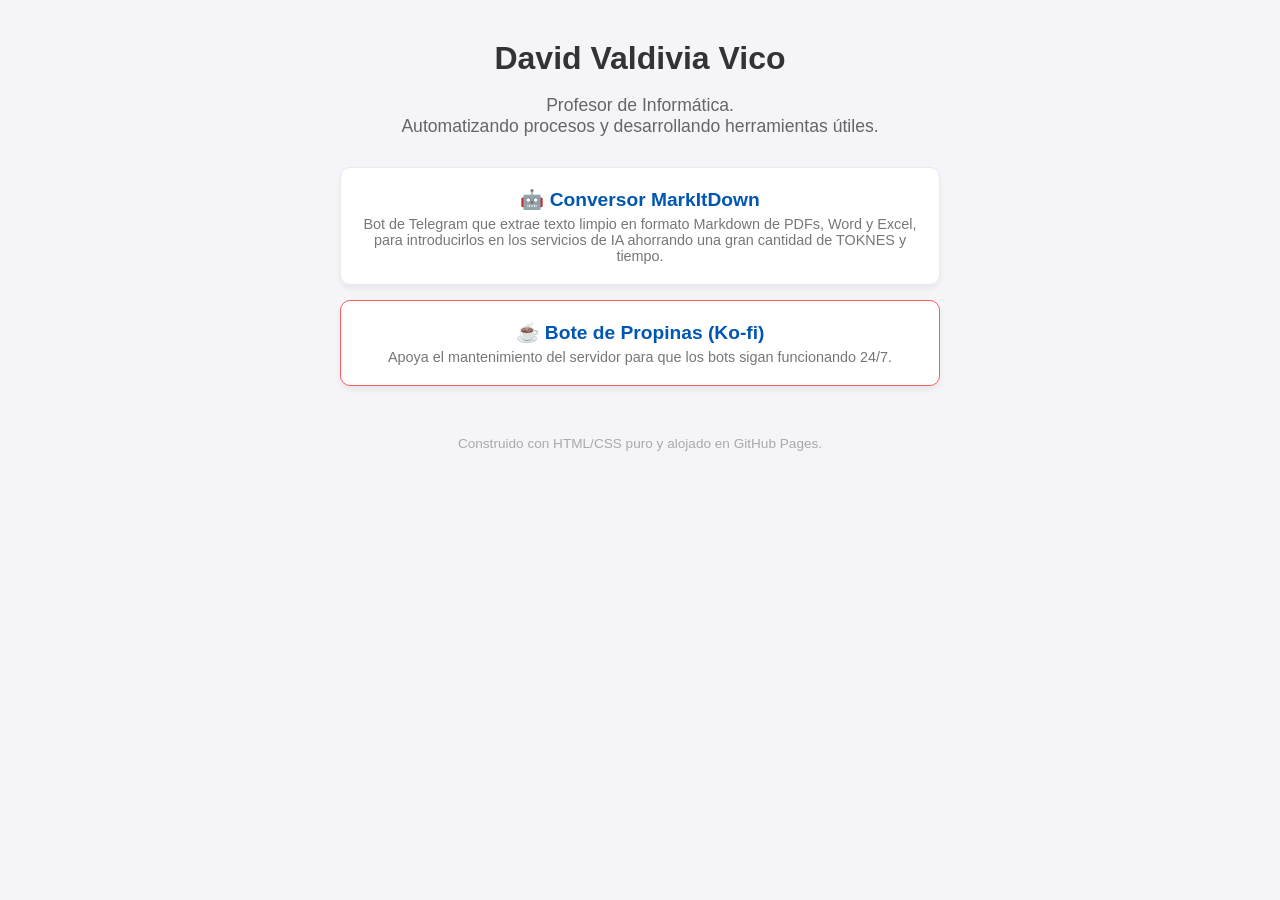
==== index.html @ 8dbe0373 "Agregar archivo index.html con contenido inicial y estilos para la página personal" ====
<!DOCTYPE html>
<html lang="es">
<head>
    <meta charset="UTF-8">
    <meta name="viewport" content="width=device-width, initial-scale=1.0">
    <title>David | Proyectos y Bots</title>
    <style>
        :root {
            --bg-color: #f4f4f9;
            --text-color: #333;
            --card-bg: #fff;
            --primary-color: #0056b3;
            --hover-color: #003d82;
        }
        body {
            font-family: 'Segoe UI', Tahoma, Geneva, Verdana, sans-serif;
            background-color: var(--bg-color);
            color: var(--text-color);
            display: flex;
            flex-direction: column;
            align-items: center;
            margin: 0;
            padding: 40px 20px;
        }
        .profile-container {
            text-align: center;
            max-width: 600px;
            width: 100%;
        }
        .profile-img {
            width: 120px;
            height: 120px;
            border-radius: 50%;
            object-fit: cover;
            border: 3px solid var(--primary-color);
            margin-bottom: 15px;
        }
        h1 {
            margin: 0 0 10px;
            font-size: 2em;
        }
        p.bio {
            font-size: 1.1em;
            color: #666;
            margin-bottom: 30px;
        }
        .links-grid {
            display: grid;
            gap: 15px;
        }
        .link-card {
            background-color: var(--card-bg);
            padding: 20px;
            border-radius: 10px;
            text-decoration: none;
            color: var(--text-color);
            box-shadow: 0 4px 6px rgba(0,0,0,0.05);
            transition: transform 0.2s, box-shadow 0.2s;
            display: flex;
            flex-direction: column;
            align-items: center;
            border: 1px solid #eaeaea;
        }
        .link-card:hover {
            transform: translateY(-3px);
            box-shadow: 0 6px 12px rgba(0,0,0,0.1);
            border-color: var(--primary-color);
        }
        .link-title {
            font-weight: bold;
            font-size: 1.2em;
            margin-bottom: 5px;
            color: var(--primary-color);
        }
        .link-desc {
            font-size: 0.9em;
            color: #777;
            text-align: center;
        }
        .footer {
            margin-top: 50px;
            font-size: 0.85em;
            color: #aaa;
        }
    </style>
</head>
<body>

    <div class="profile-container">
        <!-- <img src="https://github.com/Davavico22.png" alt="Foto de perfil" class="profile-img"> -->
        
        <h1>David Valdivia Vico</h1>
        <p class="bio">Profesor de Informática.<br>Automatizando procesos y desarrollando herramientas útiles.</p>

        <div class="links-grid">
            
            <a href="https://t.me/TuBotDeMarkdown" target="_blank" class="link-card">
                <span class="link-title">🤖 Conversor MarkItDown</span>
                <span class="link-desc">Bot de Telegram que extrae texto limpio en formato Markdown de PDFs, Word y Excel, para introducirlos en los servicios de IA ahorrando una gran cantidad de TOKNES y tiempo.</span>
            </a>

            <!-- <a href="URL_DE_TU_APP_EN_PLAYSTORE" target="_blank" class="link-card">
                <span class="link-title">📱 Biwenger Calculator</span>
                <span class="link-desc">Calculadora y optimizador para Fantasy con almacenamiento Isar.</span>
            </a>

            <a href="URL_DE_DEPORTISTAS_O_TORNEO" target="_blank" class="link-card">
                <span class="link-title">♟️ Torneo Intercentros & Proyectos Web</span>
                <span class="link-desc">Iniciativas educativas, torneos de ajedrez y desarrollos en WordPress.</span>
            </a> -->

            <a href="https://ko-fi.com/tu-usuario" target="_blank" class="link-card" style="border-color: #ff5e5b;">
                <span class="link-title">☕ Bote de Propinas (Ko-fi)</span>
                <span class="link-desc">Apoya el mantenimiento del servidor para que los bots sigan funcionando 24/7.</span>
            </a>

        </div>

        <div class="footer">
            <p>Construido con HTML/CSS puro y alojado en GitHub Pages.</p>
        </div>
    </div>

</body>
</html>
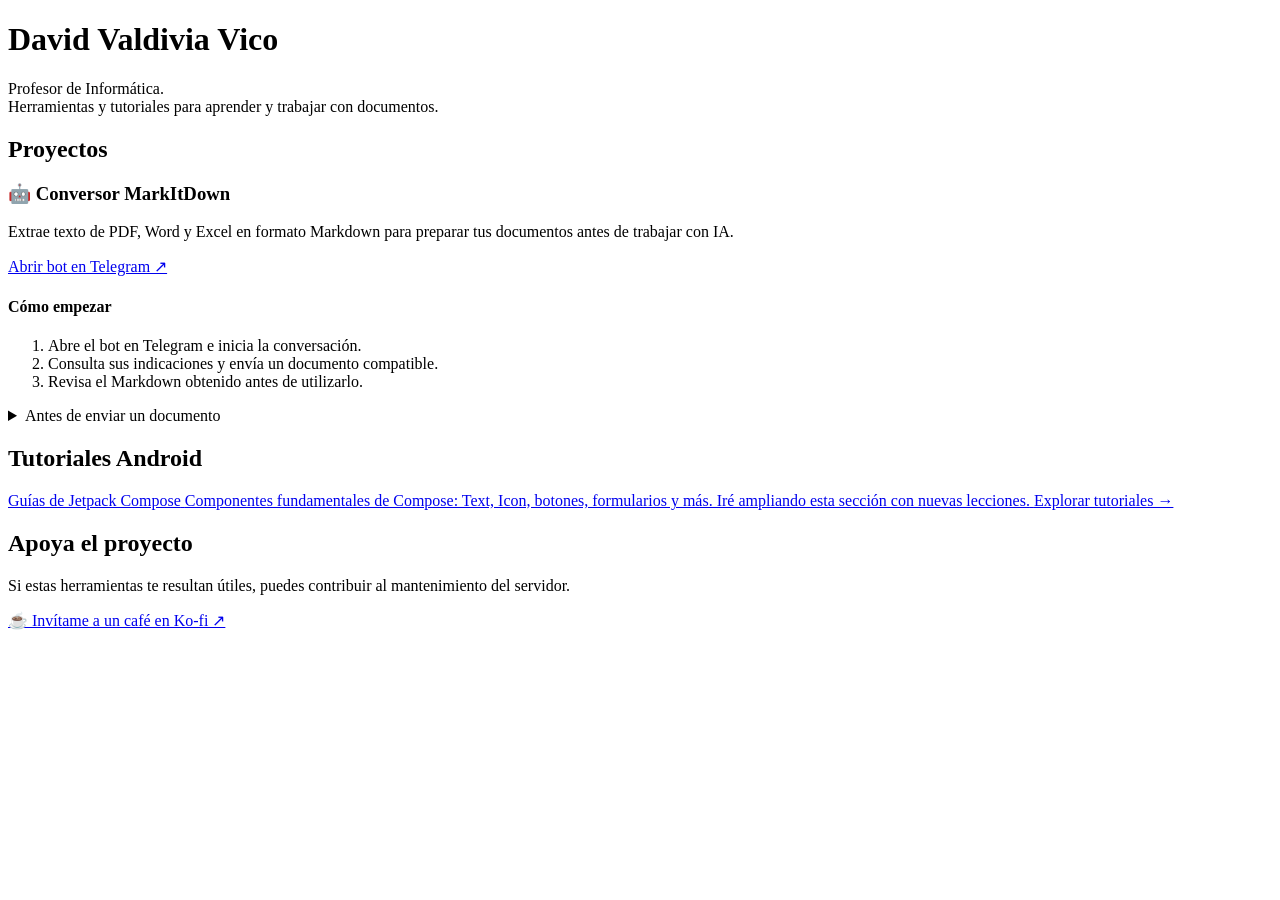
==== commit 5678b3e0: "feat: reorganizar la portada y las indicaciones del bot" ====
--- a/index.html
+++ b/index.html
@@ -4,122 +4,59 @@
     <meta charset="UTF-8">
     <meta name="viewport" content="width=device-width, initial-scale=1.0">
     <title>David | Proyectos y Bots</title>
-    <style>
-        :root {
-            --bg-color: #f4f4f9;
-            --text-color: #333;
-            --card-bg: #fff;
-            --primary-color: #0056b3;
-            --hover-color: #003d82;
-        }
-        body {
-            font-family: 'Segoe UI', Tahoma, Geneva, Verdana, sans-serif;
-            background-color: var(--bg-color);
-            color: var(--text-color);
-            display: flex;
-            flex-direction: column;
-            align-items: center;
-            margin: 0;
-            padding: 40px 20px;
-        }
-        .profile-container {
-            text-align: center;
-            max-width: 600px;
-            width: 100%;
-        }
-        .profile-img {
-            width: 120px;
-            height: 120px;
-            border-radius: 50%;
-            object-fit: cover;
-            border: 3px solid var(--primary-color);
-            margin-bottom: 15px;
-        }
-        h1 {
-            margin: 0 0 10px;
-            font-size: 2em;
-        }
-        p.bio {
-            font-size: 1.1em;
-            color: #666;
-            margin-bottom: 30px;
-        }
-        .links-grid {
-            display: grid;
-            gap: 15px;
-        }
-        .link-card {
-            background-color: var(--card-bg);
-            padding: 20px;
-            border-radius: 10px;
-            text-decoration: none;
-            color: var(--text-color);
-            box-shadow: 0 4px 6px rgba(0,0,0,0.05);
-            transition: transform 0.2s, box-shadow 0.2s;
-            display: flex;
-            flex-direction: column;
-            align-items: center;
-            border: 1px solid #eaeaea;
-        }
-        .link-card:hover {
-            transform: translateY(-3px);
-            box-shadow: 0 6px 12px rgba(0,0,0,0.1);
-            border-color: var(--primary-color);
-        }
-        .link-title {
-            font-weight: bold;
-            font-size: 1.2em;
-            margin-bottom: 5px;
-            color: var(--primary-color);
-        }
-        .link-desc {
-            font-size: 0.9em;
-            color: #777;
-            text-align: center;
-        }
-        .footer {
-            margin-top: 50px;
-            font-size: 0.85em;
-            color: #aaa;
-        }
-    </style>
+    <meta name="description" content="Herramientas de David Valdivia Vico: conversor de documentos a Markdown en Telegram y tutoriales de Android con Jetpack Compose.">
+    <meta property="og:title" content="David Valdivia Vico | Herramientas y tutoriales">
+    <meta property="og:description" content="Convierte documentos a Markdown y aprende a crear interfaces con Jetpack Compose.">
+    <meta property="og:type" content="website">
+    <link rel="icon" href="/favicon.svg" type="image/svg+xml">
+    <link rel="stylesheet" href="css/estilos.css">
 </head>
 <body>
 
-    <div class="profile-container">
+    <main class="profile-container" id="principal">
         <!-- <img src="https://github.com/Davavico22.png" alt="Foto de perfil" class="profile-img"> -->
-        
+
         <h1>David Valdivia Vico</h1>
-        <p class="bio">Profesor de Informática.<br>Automatizando procesos y desarrollando herramientas útiles.</p>
+        <p class="bio">Profesor de Informática.<br>Herramientas y tutoriales para aprender y trabajar con documentos.</p>
 
+        <h2 class="section-title">Proyectos</h2>
         <div class="links-grid">
-            
-            <a href="https://t.me/TuBotDeMarkdown" target="_blank" class="link-card">
-                <span class="link-title">🤖 Conversor MarkItDown</span>
-                <span class="link-desc">Bot de Telegram que extrae texto limpio en formato Markdown de PDFs, Word y Excel, para introducirlos en los servicios de IA ahorrando una gran cantidad de TOKNES y tiempo.</span>
-            </a>
 
-            <!-- <a href="URL_DE_TU_APP_EN_PLAYSTORE" target="_blank" class="link-card">
-                <span class="link-title">📱 Biwenger Calculator</span>
-                <span class="link-desc">Calculadora y optimizador para Fantasy con almacenamiento Isar.</span>
-            </a>
-
-            <a href="URL_DE_DEPORTISTAS_O_TORNEO" target="_blank" class="link-card">
-                <span class="link-title">♟️ Torneo Intercentros & Proyectos Web</span>
-                <span class="link-desc">Iniciativas educativas, torneos de ajedrez y desarrollos en WordPress.</span>
-            </a> -->
-
-            <a href="https://ko-fi.com/tu-usuario" target="_blank" class="link-card" style="border-color: #ff5e5b;">
-                <span class="link-title">☕ Bote de Propinas (Ko-fi)</span>
-                <span class="link-desc">Apoya el mantenimiento del servidor para que los bots sigan funcionando 24/7.</span>
-            </a>
-
+            <section class="link-card bot-card" aria-labelledby="bot-titulo">
+                <h3 class="link-title" id="bot-titulo">🤖 Conversor MarkItDown</h3>
+                <p class="link-desc">Extrae texto de PDF, Word y Excel en formato Markdown para preparar tus documentos antes de trabajar con IA.</p>
+                <a class="support-button" href="https://t.me/AsistenteInicial2026_bot" target="_blank" rel="noopener noreferrer">Abrir bot en Telegram ↗</a>
+            <h4 id="uso-bot">Cómo empezar</h4>
+            <ol class="steps">
+                <li>Abre el bot en Telegram e inicia la conversación.</li>
+                <li>Consulta sus indicaciones y envía un documento compatible.</li>
+                <li>Revisa el Markdown obtenido antes de utilizarlo.</li>
+            </ol>
+            <details>
+                <summary>Antes de enviar un documento</summary>
+                <p>La calidad del resultado depende del archivo original. Comprueba especialmente tablas, imágenes y documentos escaneados. El ahorro de tokens varía según el contenido y el uso.</p>
+                <p>Esta web no detalla todavía los límites de tamaño ni los plazos de conservación de archivos del bot. Evita enviar información sensible si no conoces cómo se trata.</p>
+            </details>
+            </section>
         </div>
 
-        <div class="footer">
-            <p>Construido con HTML/CSS puro y alojado en GitHub Pages.</p>
+        <h2 class="section-title">Tutoriales Android</h2>
+        <div class="links-grid">
+            <a href="tutoriales/index.html" class="link-card">
+                <span class="link-title">Guías de Jetpack Compose</span>
+                <span class="link-desc">Componentes fundamentales de Compose: Text, Icon, botones, formularios y más. Iré ampliando esta sección con nuevas lecciones.</span>
+                <span class="card-action">Explorar tutoriales →</span>
+            </a>
         </div>
-    </div>
+
+        <section class="support-panel" aria-labelledby="apoyo">
+            <h2 id="apoyo">Apoya el proyecto</h2>
+            <p>Si estas herramientas te resultan útiles, puedes contribuir al mantenimiento del servidor.</p>
+            <a class="support-button" href="https://ko-fi.com/dvalvic" target="_blank" rel="noopener noreferrer">☕ Invítame a un café en Ko-fi ↗</a>
+        </section>
+        <footer class="footer">
+        </footer>
+    </main>
 
 </body>
-</html>+</html>
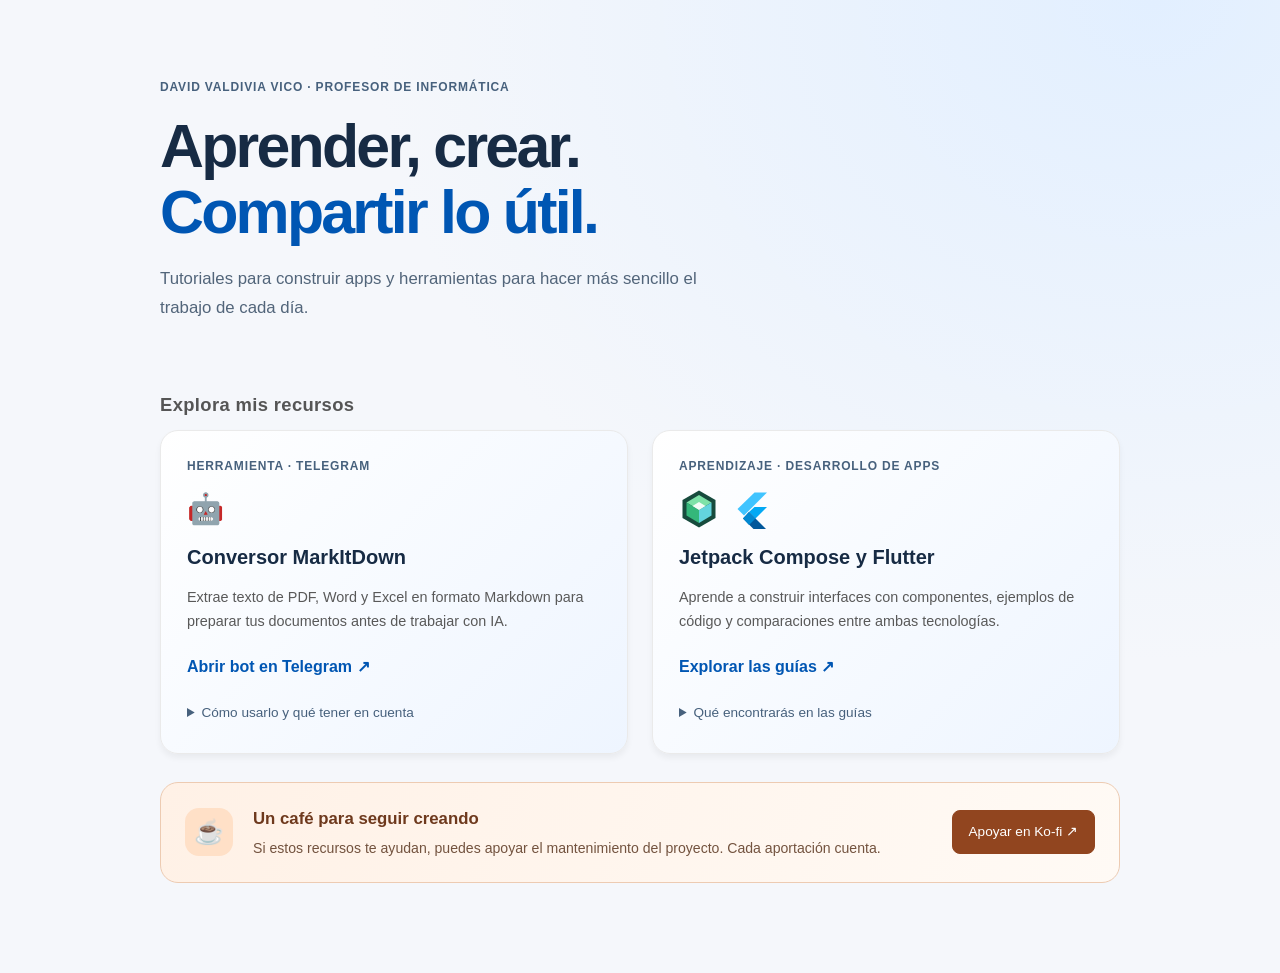
==== commit e7a5afbc: "feat: rediseñar la portada y el catálogo de tutoriales" ====
--- a/index.html
+++ b/index.html
@@ -4,55 +4,68 @@
     <meta charset="UTF-8">
     <meta name="viewport" content="width=device-width, initial-scale=1.0">
     <title>David | Proyectos y Bots</title>
-    <meta name="description" content="Herramientas de David Valdivia Vico: conversor de documentos a Markdown en Telegram y tutoriales de Android con Jetpack Compose.">
+    <meta name="description" content="Herramientas de David Valdivia Vico: conversor de documentos a Markdown en Telegram y tutoriales de Jetpack Compose y Flutter.">
     <meta property="og:title" content="David Valdivia Vico | Herramientas y tutoriales">
-    <meta property="og:description" content="Convierte documentos a Markdown y aprende a crear interfaces con Jetpack Compose.">
+    <meta property="og:description" content="Convierte documentos a Markdown y aprende a crear interfaces con Jetpack Compose y Flutter.">
     <meta property="og:type" content="website">
     <link rel="icon" href="/favicon.svg" type="image/svg+xml">
     <link rel="stylesheet" href="css/estilos.css">
 </head>
-<body>
+<body class="home-page">
 
-    <main class="profile-container" id="principal">
+    <main class="profile-container home-container" id="principal">
         <!-- <img src="https://github.com/Davavico22.png" alt="Foto de perfil" class="profile-img"> -->
 
-        <h1>David Valdivia Vico</h1>
-        <p class="bio">Profesor de Informática.<br>Herramientas y tutoriales para aprender y trabajar con documentos.</p>
+        <header class="home-header">
+            <p class="eyebrow">David Valdivia Vico · Profesor de Informática</p>
+            <h1>Aprender, crear.<br><span>Compartir lo útil.</span></h1>
+            <p class="bio">Tutoriales para construir apps y herramientas para hacer más sencillo el trabajo de cada día.</p>
+        </header>
 
-        <h2 class="section-title">Proyectos</h2>
-        <div class="links-grid">
+        <h2 class="section-title">Explora mis recursos</h2>
+        <div class="resource-grid">
 
             <section class="link-card bot-card" aria-labelledby="bot-titulo">
-                <h3 class="link-title" id="bot-titulo">🤖 Conversor MarkItDown</h3>
+                <a class="resource-main" href="https://t.me/AsistenteInicial2026_bot" target="_blank" rel="noopener noreferrer">
+                <span class="resource-label">Herramienta · Telegram</span>
+                <span class="resource-icon" aria-hidden="true">🤖</span>
+                <h3 class="link-title" id="bot-titulo">Conversor MarkItDown</h3>
                 <p class="link-desc">Extrae texto de PDF, Word y Excel en formato Markdown para preparar tus documentos antes de trabajar con IA.</p>
-                <a class="support-button" href="https://t.me/AsistenteInicial2026_bot" target="_blank" rel="noopener noreferrer">Abrir bot en Telegram ↗</a>
-            <h4 id="uso-bot">Cómo empezar</h4>
+                <span class="card-action">Abrir bot en Telegram ↗</span>
+                </a>
+            <details class="bot-help">
+            <summary>Cómo usarlo y qué tener en cuenta</summary>
             <ol class="steps">
                 <li>Abre el bot en Telegram e inicia la conversación.</li>
                 <li>Consulta sus indicaciones y envía un documento compatible.</li>
                 <li>Revisa el Markdown obtenido antes de utilizarlo.</li>
             </ol>
-            <details>
-                <summary>Antes de enviar un documento</summary>
                 <p>La calidad del resultado depende del archivo original. Comprueba especialmente tablas, imágenes y documentos escaneados. El ahorro de tokens varía según el contenido y el uso.</p>
                 <p>Esta web no detalla todavía los límites de tamaño ni los plazos de conservación de archivos del bot. Evita enviar información sensible si no conoces cómo se trata.</p>
             </details>
             </section>
-        </div>
-
-        <h2 class="section-title">Tutoriales Android</h2>
-        <div class="links-grid">
-            <a href="tutoriales/index.html" class="link-card">
-                <span class="link-title">Guías de Jetpack Compose</span>
-                <span class="link-desc">Componentes fundamentales de Compose: Text, Icon, botones, formularios y más. Iré ampliando esta sección con nuevas lecciones.</span>
-                <span class="card-action">Explorar tutoriales →</span>
-            </a>
+            <section class="link-card learning-card" aria-labelledby="guias-titulo">
+                <a class="resource-main" href="tutoriales/index.html">
+                <span class="resource-label">Aprendizaje · Desarrollo de apps</span>
+                <span class="mini-technologies" aria-hidden="true"><img src="assets/compose-mark.svg" width="40" height="40" alt=""><img src="assets/flutter-mark.svg" width="40" height="40" alt=""></span>
+                <h3 class="link-title" id="guias-titulo">Jetpack Compose y Flutter</h3>
+                <p class="link-desc">Aprende a construir interfaces con componentes, ejemplos de código y comparaciones entre ambas tecnologías.</p>
+                <span class="card-action">Explorar las guías ↗</span>
+                </a>
+                <details class="bot-help">
+                    <summary>Qué encontrarás en las guías</summary>
+                    <p>Componentes de Compose con ejemplos visuales, y widgets de Flutter con comparaciones y una práctica completa. Ambas guías incluyen índice y botones para copiar el código.</p>
+                </details>
+            </section>
         </div>
 
         <section class="support-panel" aria-labelledby="apoyo">
-            <h2 id="apoyo">Apoya el proyecto</h2>
-            <p>Si estas herramientas te resultan útiles, puedes contribuir al mantenimiento del servidor.</p>
-            <a class="support-button" href="https://ko-fi.com/dvalvic" target="_blank" rel="noopener noreferrer">☕ Invítame a un café en Ko-fi ↗</a>
+            <span class="support-icon" aria-hidden="true">☕</span>
+            <div class="support-copy">
+                <h2 id="apoyo">Un café para seguir creando</h2>
+                <p>Si estos recursos te ayudan, puedes apoyar el mantenimiento del proyecto. Cada aportación cuenta.</p>
+            </div>
+            <a class="support-button" href="https://ko-fi.com/dvalvic" target="_blank" rel="noopener noreferrer">Apoyar en Ko-fi ↗</a>
         </section>
         <footer class="footer">
         </footer>
--- a/css/estilos.css
+++ b/css/estilos.css
@@ -0,0 +1,490 @@
+:root {
+    --bg-color: #f4f4f9;
+    --text-color: #333;
+    --card-bg: #fff;
+    --primary-color: #0056b3;
+    --hover-color: #003d82;
+}
+
+* {
+    box-sizing: border-box;
+}
+
+body {
+    font-family: 'Segoe UI', Tahoma, Geneva, Verdana, sans-serif;
+    background-color: var(--bg-color);
+    color: var(--text-color);
+    display: flex;
+    flex-direction: column;
+    align-items: center;
+    margin: 0;
+    padding: 40px 20px;
+}
+
+.profile-container,
+.page-container {
+    text-align: center;
+    max-width: 600px;
+    width: 100%;
+}
+
+.page-container.wide {
+    max-width: 860px;
+    text-align: left;
+}
+
+.profile-img {
+    width: 120px;
+    height: 120px;
+    border-radius: 50%;
+    object-fit: cover;
+    border: 3px solid var(--primary-color);
+    margin-bottom: 15px;
+}
+
+h1 {
+    margin: 0 0 10px;
+    font-size: 2em;
+}
+
+p.bio {
+    font-size: 1.1em;
+    color: #666;
+    margin-bottom: 30px;
+}
+
+.section-title {
+    font-size: 1.15em;
+    color: #555;
+    margin: 36px 0 14px;
+    text-align: left;
+    letter-spacing: 0.02em;
+}
+
+.links-grid {
+    display: grid;
+    gap: 15px;
+}
+
+.link-card {
+    background-color: var(--card-bg);
+    padding: 20px;
+    border-radius: 10px;
+    text-decoration: none;
+    color: var(--text-color);
+    box-shadow: 0 4px 6px rgba(0, 0, 0, 0.05);
+    transition: transform 0.2s, box-shadow 0.2s;
+    display: flex;
+    flex-direction: column;
+    align-items: center;
+    border: 1px solid #eaeaea;
+}
+
+.link-card:hover {
+    transform: translateY(-3px);
+    box-shadow: 0 6px 12px rgba(0, 0, 0, 0.1);
+    border-color: var(--primary-color);
+}
+
+.link-title {
+    font-weight: bold;
+    font-size: 1.2em;
+    margin-bottom: 5px;
+    color: var(--primary-color);
+}
+
+.link-desc {
+    font-size: 0.9em;
+    color: #595959;
+    text-align: center;
+}
+
+.footer {
+    margin-top: 50px;
+    font-size: 0.85em;
+    color: #666;
+}
+
+.back-link {
+    display: inline-block;
+    margin-bottom: 18px;
+    color: var(--primary-color);
+    text-decoration: none;
+    font-size: 0.95em;
+}
+
+.back-link:hover {
+    text-decoration: underline;
+}
+
+.page-header {
+    margin-bottom: 24px;
+}
+
+.page-header h1 {
+    font-size: 1.75em;
+}
+
+.page-header p {
+    color: #666;
+    margin: 8px 0 0;
+}
+
+.toc {
+    background: var(--card-bg);
+    border: 1px solid #eaeaea;
+    border-radius: 10px;
+    padding: 16px 20px;
+    margin-bottom: 28px;
+}
+
+.toc h2 {
+    margin: 0 0 10px;
+    font-size: 1em;
+    color: var(--primary-color);
+}
+
+.toc ol {
+    margin: 0;
+    padding-left: 20px;
+}
+
+.toc a {
+    color: var(--text-color);
+    text-decoration: none;
+}
+
+.toc a:hover {
+    color: var(--primary-color);
+    text-decoration: underline;
+}
+
+.markdown-body {
+    background: var(--card-bg);
+    border: 1px solid #eaeaea;
+    border-radius: 10px;
+    padding: 28px 32px 40px;
+    box-shadow: 0 4px 6px rgba(0, 0, 0, 0.05);
+    line-height: 1.65;
+}
+
+.markdown-body h1 {
+    font-size: 1.8em;
+    margin: 0 0 16px;
+    padding-bottom: 10px;
+    border-bottom: 1px solid #eee;
+}
+
+.markdown-body h2 {
+    font-size: 1.35em;
+    margin: 36px 0 12px;
+    color: var(--primary-color);
+    scroll-margin-top: 16px;
+}
+
+.markdown-body h3 {
+    font-size: 1.1em;
+    margin: 22px 0 8px;
+}
+
+.markdown-body p,
+.markdown-body li {
+    color: #444;
+}
+
+.markdown-body img {
+    max-width: 100%;
+    height: auto;
+    border-radius: 8px;
+    box-shadow: 0 2px 8px rgba(0, 0, 0, 0.08);
+}
+
+.markdown-body pre {
+    background: #0f172a;
+    color: #e2e8f0;
+    padding: 16px;
+    border-radius: 8px;
+    overflow-x: auto;
+}
+
+.markdown-body code {
+    font-family: Consolas, 'Courier New', monospace;
+    font-size: 0.9em;
+}
+
+/* Kotlin: una paleta con mayor separación entre tipos de tokens. */
+.markdown-body pre,
+.markdown-body pre code.hljs {
+    background: #0f172a;
+    color: #e2e8f0;
+}
+.markdown-body pre code.hljs { padding: 0; }
+.markdown-body .hljs-keyword { color: #ff9dce; font-weight: 600; }
+.markdown-body .hljs-string,
+.markdown-body .hljs-char { color: #a5e075; }
+.markdown-body .hljs-number,
+.markdown-body .hljs-literal { color: #ffbd7a; }
+.markdown-body .hljs-comment { color: #a4b1c7; font-style: italic; }
+.markdown-body .hljs-meta,
+.markdown-body .hljs-meta .hljs-keyword { color: #ffe082; }
+.markdown-body .hljs-title,
+.markdown-body .hljs-title.function_ { color: #82cfff; }
+.markdown-body .hljs-type,
+.markdown-body .hljs-built_in,
+.markdown-body .hljs-title.class_ { color: #7de4d4; }
+.markdown-body .hljs-attr,
+.markdown-body .hljs-property,
+.markdown-body .hljs-symbol { color: #c4b5fd; }
+
+.markdown-body :not(pre) > code {
+    background: #eef2ff;
+    color: #1e3a8a;
+    padding: 0.1em 0.4em;
+    border-radius: 4px;
+}
+
+.markdown-body blockquote {
+    margin: 16px 0;
+    padding: 8px 16px;
+    border-left: 4px solid var(--primary-color);
+    background: #f0f6ff;
+    color: #444;
+}
+
+.markdown-body hr {
+    border: none;
+    border-top: 1px solid #eee;
+    margin: 28px 0;
+}
+
+.markdown-body table {
+    display: block;
+    max-width: 100%;
+    overflow-x: auto;
+    border-collapse: collapse;
+    margin: 20px 0;
+}
+.markdown-body th, .markdown-body td {
+    border: 1px solid #d9e2ee;
+    padding: 10px 12px;
+    text-align: left;
+    min-width: 140px;
+}
+.markdown-body th { background: #eef2ff; }
+.markdown-body tbody tr:nth-child(even) { background: #f8fafc; }
+
+.loading,
+.error {
+    text-align: center;
+    padding: 40px 16px;
+    color: #777;
+}
+
+.error {
+    color: #b91c1c;
+}
+
+.kofi {
+    border-color: #ff5e5b;
+}
+
+:focus-visible {
+    outline: 3px solid #0056b3;
+    outline-offset: 4px;
+}
+
+.card-action {
+    margin-top: 16px;
+    color: var(--primary-color);
+    font-weight: 600;
+}
+
+.guide-panel, .support-panel {
+    margin-top: 28px;
+    padding: 22px;
+    background: var(--card-bg);
+    border: 1px solid #d9e2ee;
+    border-radius: 12px;
+    text-align: left;
+    line-height: 1.65;
+}
+
+.guide-panel h2, .support-panel h2 {
+    margin-top: 0;
+    font-size: 1.15rem;
+}
+
+.steps { padding-left: 24px; }
+.steps li + li { margin-top: 8px; }
+.bot-card { align-items: stretch; text-align: left; line-height: 1.65; }
+.bot-card .link-title { margin: 0; }
+.bot-card .link-desc { text-align: left; margin: 8px 0 18px; }
+.bot-card .support-button { align-self: flex-start; }
+.bot-card h4 { margin: 24px 0 0; font-size: 1rem; }
+.bot-card details { margin-top: 8px; }
+.bot-card:hover { transform: none; box-shadow: 0 4px 6px rgba(0, 0, 0, 0.05); border-color: #eaeaea; }
+summary { cursor: pointer; color: var(--primary-color); font-weight: 600; }
+.support-panel { background: #fff8f5; }
+.support-button, .copy-button {
+    display: inline-block;
+    border: 1px solid #0056b3;
+    border-radius: 8px;
+    padding: 10px 16px;
+    color: #fff;
+    background: #0056b3;
+    font: inherit;
+    text-decoration: none;
+    cursor: pointer;
+}
+.support-button:hover, .copy-button:hover { background: #003d82; }
+.copy-button { margin-top: 12px; font-size: .9rem; }
+.markdown-body { overflow-wrap: anywhere; }
+.markdown-body pre { overflow-wrap: normal; }
+.toc ol { display: grid; gap: 8px; }
+.tutorial-meta { font-size: .95rem; }
+.tutorial-tags { display: flex; flex-wrap: wrap; gap: 8px; margin: 16px 0; }
+.tutorial-tag {
+    display: inline-block;
+    border-radius: 999px;
+    padding: 6px 12px;
+    font-size: .85rem;
+    font-weight: 600;
+    line-height: 1.5;
+}
+.tag-level { background: #dcfce7; color: #166534; }
+.tag-requirement { background: #dbeafe; color: #1e40af; }
+.back-to-index {
+    position: fixed;
+    right: max(20px, env(safe-area-inset-right));
+    bottom: max(20px, env(safe-area-inset-bottom));
+    z-index: 10;
+    display: inline-flex;
+    align-items: center;
+    min-height: 44px;
+    padding: 10px 18px;
+    border-radius: 999px;
+    background: var(--primary-color);
+    color: #fff;
+    font-weight: 600;
+    text-decoration: none;
+    box-shadow: 0 4px 14px rgba(0, 0, 0, .2);
+}
+.back-to-index:hover { background: var(--hover-color); }
+.toc { scroll-margin-top: 20px; }
+body:has(.back-to-index) { padding-bottom: 100px; }
+.reading-help { margin-top: 8px; line-height: 1.65; }
+.reading-help li + li { margin-top: 8px; }
+
+.home-page, .catalog-page {
+    background: radial-gradient(ellipse at 90% 0%, #e2efff 0, transparent 48%), #f5f7fb;
+    color: #172b44;
+}
+.home-container, .catalog-container { max-width: 960px; text-align: left; }
+.home-header, .catalog-header { padding: 28px 0 24px; }
+.eyebrow, .resource-label {
+    font-size: .75rem;
+    font-weight: 700;
+    letter-spacing: .07em;
+    text-transform: uppercase;
+    color: #47617d;
+}
+.home-header h1, .catalog-header h1 {
+    font-size: clamp(2.3rem, 6vw, 3.8rem);
+    line-height: 1.08;
+    letter-spacing: -.045em;
+    margin: 20px 0;
+}
+.home-header h1 span, .catalog-header h1 span { color: #0056b3; }
+.home-header .bio, .catalog-header > p:not(.eyebrow) {
+    max-width: 580px;
+    font-size: 1.05rem;
+    line-height: 1.7;
+    color: #52657a;
+    margin-bottom: 12px;
+}
+.resource-grid, .course-grid { display: grid; grid-template-columns: repeat(2, minmax(0, 1fr)); gap: 24px; }
+.resource-grid { align-items: stretch; }
+.resource-grid .link-card { padding: 0; border-radius: 18px; align-items: flex-start; text-align: left; gap: 0; background: linear-gradient(135deg, #fff, #eef5ff); line-height: 1.65; }
+.resource-grid .link-card:hover { transform: none; border-color: #eaeaea; box-shadow: 0 4px 6px rgba(0, 0, 0, .05); }
+.resource-grid .link-title { font-size: 1.25rem; margin: 0; color: #172b44; }
+.resource-grid .link-desc { text-align: left; line-height: 1.65; margin: 0; }
+.resource-grid .support-button { padding: 9px 14px; font-size: .9rem; margin-top: auto; }
+.resource-grid .bot-help { margin: 0; padding: 0 26px 20px; font-size: .85rem; width: 100%; }
+.resource-main {
+    display: flex; flex-direction: column; align-items: flex-start;
+    gap: 12px; flex: 1; width: 100%; padding: 26px 26px 14px;
+    color: inherit; text-decoration: none; border-radius: 18px;
+}
+.resource-main .card-action { margin-top: auto; padding-top: 8px; }
+.resource-main:hover .card-action { text-decoration: underline; text-underline-offset: 4px; }
+.resource-grid .link-card:has(.resource-main:hover) { transform: translateY(-3px); border-color: var(--primary-color); box-shadow: 0 8px 22px #172b4412; }
+.bot-help summary { color: #47617d; font-weight: 500; padding: 8px 0; }
+.bot-help p { line-height: 1.6; }
+.resource-icon { display: flex; align-items: center; height: 40px; font-size: 30px; }
+.mini-technologies { display: flex; gap: 12px; }
+.home-container .support-panel {
+    display: flex; align-items: center; gap: 20px;
+    padding: 22px 24px; margin-top: 28px;
+    background: linear-gradient(110deg, #fff1e6, #fffaf5);
+    border: 1px solid #edcbb2; border-radius: 18px;
+}
+.support-icon { display: grid; place-items: center; width: 48px; height: 48px; flex-shrink: 0; background: #ffe0c7; border-radius: 14px; font-size: 24px; }
+.support-copy { flex: 1; }
+.home-container .support-panel h2 { color: #6e391d; font-size: 1.05rem; margin: 0 0 5px; }
+.home-container .support-panel p { color: #73533f; font-size: .88rem; margin: 0; line-height: 1.6; }
+.home-container .support-panel .support-button { background: #91451f; border-color: #91451f; color: #fff; font-size: .85rem; white-space: nowrap; }
+.home-container .support-panel .support-button:hover { background: #713516; }
+.catalog-highlights { display: flex; flex-wrap: wrap; gap: 10px; margin: 24px 0 12px; }
+.catalog-highlights span { color: #47617d; font-size: .8rem; padding: 7px 12px; border: 1px solid #ccd9e9; border-radius: 999px; background: #ffffff80; }
+.course-card {
+    display: flex;
+    flex-direction: column;
+    overflow: hidden;
+    border: 1px solid #dbe4ef;
+    border-radius: 20px;
+    background: #fff;
+    color: inherit;
+    text-decoration: none;
+    box-shadow: 0 8px 24px #172b4408;
+    transition: transform .2s, box-shadow .2s;
+}
+.course-card:hover { transform: translateY(-4px); box-shadow: 0 14px 32px #172b4414; }
+.course-visual { position: relative; display: flex; align-items: center; gap: 24px; padding: 30px 28px 54px; min-height: 174px; overflow: hidden; }
+.compose-course .course-visual { background: linear-gradient(120deg, #d9f8e8, #ebfaf4); }
+.flutter-course .course-visual { background: linear-gradient(120deg, #d9efff, #edf7ff); }
+.course-visual img { flex-shrink: 0; }
+.visual-code { color: #315b56; font: .82rem/1.8 Consolas, monospace; overflow-wrap: anywhere; }
+.flutter-course .visual-code { color: #265d85; }
+.course-platform { position: absolute; bottom: 18px; left: 28px; font-size: .7rem; font-weight: 600; color: #234d46; }
+.flutter-course .course-platform { color: #265d85; }
+.course-content { display: flex; flex-direction: column; flex: 1; padding: 26px; }
+.course-content h2 { margin: 12px 0; font-size: 1.5rem; letter-spacing: -.025em; }
+.course-content > p { color: #52657a; font-size: .95rem; line-height: 1.7; margin: 0; }
+.course-topics { display: flex; flex-wrap: wrap; gap: 8px; padding: 0; margin: 22px 0; list-style: none; }
+.course-topics li { padding: 5px 9px; border-radius: 6px; background: #f0f4f9; color: #47617d; font-size: .75rem; }
+.course-footer { display: flex; flex-wrap: wrap; align-items: center; justify-content: space-between; gap: 12px; border-top: 1px solid #e6edf5; padding-top: 18px; margin-top: auto; font-size: .8rem; color: #52657a; }
+.course-footer .card-action { margin: 0; font-size: .9rem; }
+.catalog-note { margin-top: 28px; padding: 22px 24px; border-left: 3px solid #68b4e9; background: #eaf2fc; border-radius: 0 12px 12px 0; }
+.catalog-note p { margin: 6px 0 0; color: #47617d; line-height: 1.6; font-size: .9rem; }
+
+@media (max-width: 640px) {
+    .resource-grid, .course-grid { grid-template-columns: 1fr; gap: 18px; }
+    .home-container .support-panel { flex-wrap: wrap; gap: 14px; }
+    .support-copy { flex-basis: calc(100% - 62px); }
+    .home-header, .catalog-header { padding-top: 8px; }
+    .course-visual { min-height: 154px; }
+}
+
+@media (prefers-reduced-motion: reduce) {
+    .resource-grid .link-card:has(.resource-main:hover) { transform: none; }
+    .course-card { transition: none; }
+    .course-card:hover { transform: none; }
+    .link-card { transition: none; }
+    .link-card:hover { transform: none; }
+}
+
+@media (max-width: 640px) {
+    .markdown-body {
+        padding: 20px 16px 32px;
+    }
+}
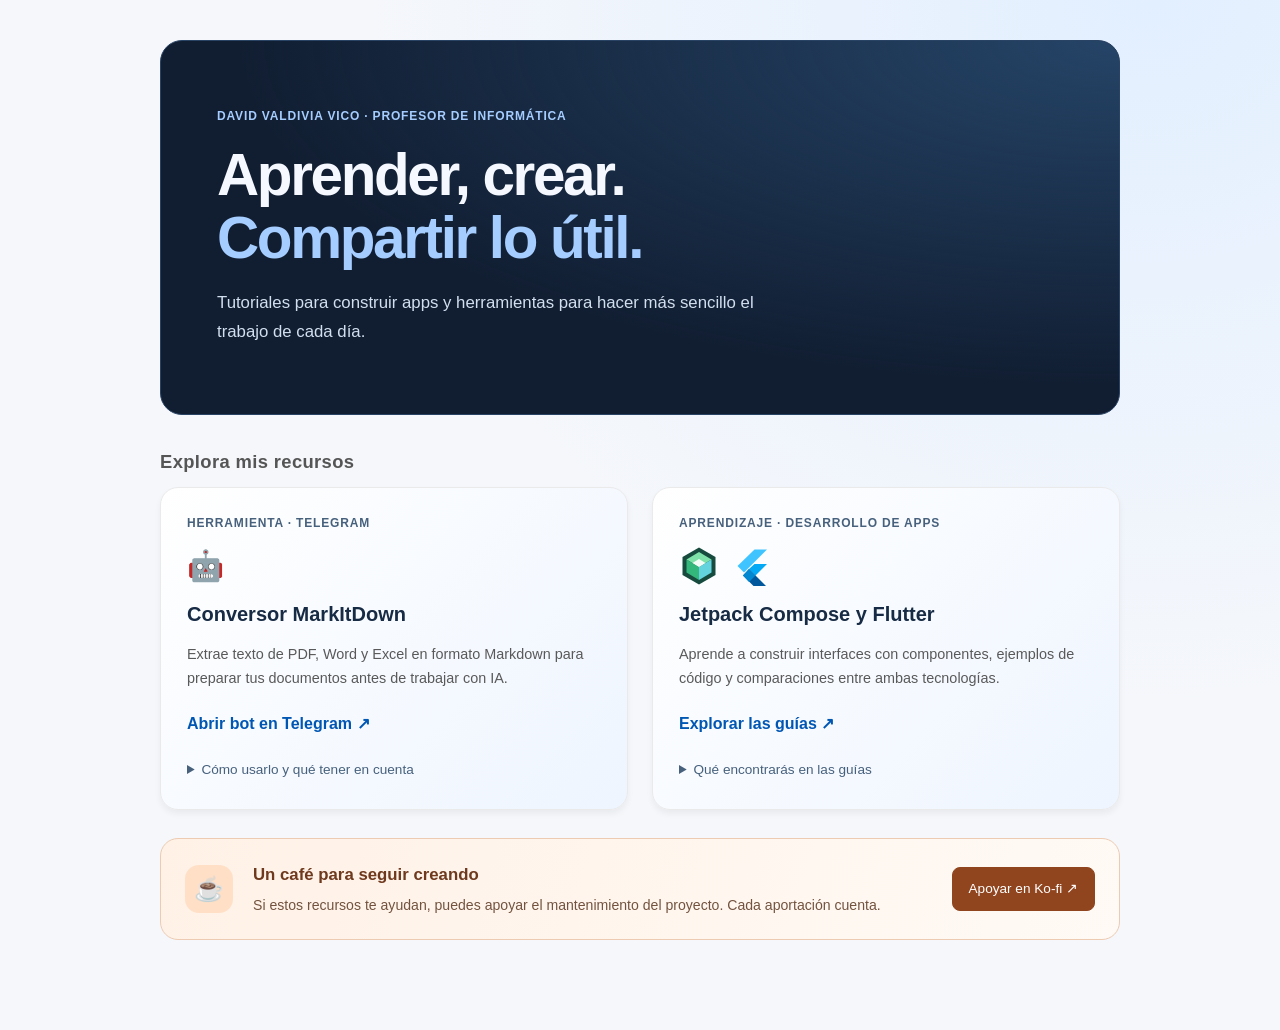
==== commit cbd5ec1d: "feat: añadir guías de arranque, idiomas y temas en Flutter" ====
--- a/index.html
+++ b/index.html
@@ -54,7 +54,7 @@
                 </a>
                 <details class="bot-help">
                     <summary>Qué encontrarás en las guías</summary>
-                    <p>Componentes de Compose con ejemplos visuales, y widgets de Flutter con comparaciones y una práctica completa. Ambas guías incluyen índice y botones para copiar el código.</p>
+                    <p>Componentes de Compose con ejemplos visuales, widgets de Flutter con una práctica completa y guías de arranque, idiomas y temas. Las guías incluyen índice y botones para copiar el código.</p>
                 </details>
             </section>
         </div>
--- a/css/estilos.css
+++ b/css/estilos.css
@@ -375,6 +375,31 @@
 .reading-help { margin-top: 8px; line-height: 1.65; }
 .reading-help li + li { margin-top: 8px; }
 
+.lesson-header { margin: 18px 0 30px; padding-bottom: 22px; border-bottom: 1px solid #dbe4ef; }
+.lesson-header h1 { font-size: clamp(2rem, 5vw, 3.3rem); line-height: 1.08; letter-spacing: -.04em; color: #172b44; }
+.lesson-deck { font-size: clamp(1.05rem, 2.5vw, 1.25rem); line-height: 1.6; color: #52657a; }
+.lesson-links { display: flex; flex-wrap: wrap; gap: 10px 22px; font-size: .9rem; }
+.lesson-page a { text-underline-offset: .18em; }
+.lesson-links a, .lesson-page .markdown-body a { color: var(--primary-color); }
+.lesson-page .markdown-body { font-size: 1.06rem; line-height: 1.78; }
+.lesson-page .markdown-body h2 { color: #172b44; font-size: 1.5em; line-height: 1.25; }
+.lesson-page .markdown-body > p:first-child { font-size: 1.12em; }
+.lesson-figure { margin: 28px auto; text-align: center; }
+.lesson-figure--compact { max-width: 420px; }
+.lesson-figure img { display: block; margin-inline: auto; }
+.lesson-figure figcaption { margin-top: 10px; color: #52657a; font-size: .86rem; line-height: 1.55; }
+.catalog-category + .catalog-category { margin-top: 28px; }
+.catalog-category > h2 { margin: 0 0 14px; color: #172b44; font-size: 1.3rem; }
+.lesson-grid { display: grid; grid-template-columns: repeat(auto-fit, minmax(min(230px, 100%), 1fr)); gap: 16px; }
+.lesson-card { display: flex; flex-direction: column; padding: 20px; background: #fff; border: 1px solid #dbe4ef; border-radius: 14px; color: #172b44; text-decoration: none; }
+.lesson-card:hover { border-color: var(--primary-color); }
+.lesson-card:hover .card-action { text-decoration: underline; }
+.lesson-card-platform { display: flex; align-items: center; gap: 10px; font-size: .82rem; font-weight: 650; color: #285845; }
+.lesson-card--flutter .lesson-card-platform { color: #245a83; }
+.lesson-card h3 { margin: 16px 0 0; font-size: 1.2rem; line-height: 1.3; }
+.lesson-card p { color: #52657a; font-size: .92rem; line-height: 1.55; margin: 8px 0 16px; }
+.lesson-card .card-action { margin-top: auto; }
+
 .home-page, .catalog-page {
     background: radial-gradient(ellipse at 90% 0%, #e2efff 0, transparent 48%), #f5f7fb;
     color: #172b44;
@@ -458,7 +483,7 @@
 .course-platform { position: absolute; bottom: 18px; left: 28px; font-size: .7rem; font-weight: 600; color: #234d46; }
 .flutter-course .course-platform { color: #265d85; }
 .course-content { display: flex; flex-direction: column; flex: 1; padding: 26px; }
-.course-content h2 { margin: 12px 0; font-size: 1.5rem; letter-spacing: -.025em; }
+.course-content h3 { margin: 12px 0; font-size: 1.5rem; letter-spacing: -.025em; }
 .course-content > p { color: #52657a; font-size: .95rem; line-height: 1.7; margin: 0; }
 .course-topics { display: flex; flex-wrap: wrap; gap: 8px; padding: 0; margin: 22px 0; list-style: none; }
 .course-topics li { padding: 5px 9px; border-radius: 6px; background: #f0f4f9; color: #47617d; font-size: .75rem; }
@@ -467,11 +492,124 @@
 .catalog-note { margin-top: 28px; padding: 22px 24px; border-left: 3px solid #68b4e9; background: #eaf2fc; border-radius: 0 12px 12px 0; }
 .catalog-note p { margin: 6px 0 0; color: #47617d; line-height: 1.6; font-size: .9rem; }
 
+.home-header {
+    background: radial-gradient(ellipse at 100% 0%, #254467 0%, transparent 65%), #111e32;
+    color: #f5f8ff;
+    border: 1px solid #294364;
+    border-radius: 22px;
+    padding: clamp(24px, 5vw, 56px);
+}
+
+.home-header h1 {
+    color: inherit;
+    font-size: clamp(2rem, 5.5vw, 3.65rem);
+    line-height: 1.08;
+    letter-spacing: -.04em;
+}
+
+.home-header h1 span, .home-header .eyebrow { color: #a5cdff; }
+.home-header .bio { color: #d2dfef; }
+
+.catalog-header, .reader-page :is(.lesson-header, .page-header) {
+    margin: 4px 0 24px;
+    padding: 10px 0 20px;
+    border-bottom: 1px solid #dbe4ef;
+}
+.catalog-header h1, .reader-page :is(.lesson-header, .page-header) h1 {
+    margin: 0 0 10px;
+    color: #172b44;
+    font-size: clamp(1.75rem, 4.1vw, 2.65rem);
+    line-height: 1.15;
+    letter-spacing: -.035em;
+}
+.reader-page .lesson-deck { margin: 0; font-size: 1.02rem; }
+.reader-page .lesson-header .eyebrow { margin: 0 0 8px; }
+
+.reader-page { background: #f3f6fa; }
+.reader-page .page-container.wide { max-width: 1140px; }
+.reader-page .lesson-header { margin-top: 0; }
+.reader-layout {
+    display: grid;
+    grid-template-columns: minmax(215px, 258px) minmax(0, 1fr);
+    align-items: start;
+    gap: clamp(20px, 4vw, 42px);
+}
+.reader-layout > article { grid-column: 2; min-width: 0; }
+.reader-toc {
+    position: sticky;
+    top: 24px;
+    max-height: calc(100vh - 48px);
+    max-height: calc(100dvh - 48px);
+    overflow-y: auto;
+    scrollbar-width: thin;
+    margin: 0;
+    border: 1px solid #dbe4ef;
+    border-radius: 16px;
+    padding: 17px 12px 14px;
+}
+.reader-toc h2 {
+    color: #172b44;
+    font-size: 1rem;
+    margin: 0 10px 10px;
+}
+.reader-toc summary { display: none; }
+.reader-toc ol { gap: 2px; list-style: none; padding: 0; counter-reset: guide-section; }
+.reader-toc a {
+    counter-increment: guide-section;
+    display: grid;
+    grid-template-columns: 2ch 1fr;
+    gap: 9px;
+    padding: 8px 9px;
+    border-inline-start: 3px solid transparent;
+    border-radius: 7px;
+    color: #405570;
+    font-size: .88rem;
+    line-height: 1.4;
+}
+.reader-toc a::before {
+    content: counter(guide-section, decimal-leading-zero);
+    color: #526985;
+    font: .88em/1.6 Consolas, monospace;
+}
+.reader-toc a:hover, .reader-toc a[aria-current] { background: #eaf2ff; color: #16477e; }
+.reader-toc a[aria-current] { border-inline-start-color: #0056b3; font-weight: 700; }
+.reader-toc a:focus-visible { outline-offset: -2px; }
+.reader-page .markdown-body {
+    border: 1px solid #dbe4ef;
+    border-radius: 18px;
+    padding: clamp(20px, 4.5vw, 50px);
+    box-shadow: none;
+    color: #24384f;
+}
+.reader-page .markdown-body h2 { margin-top: 2em; scroll-margin-top: 28px; }
+.reader-page .markdown-body h3 { color: #253d58; line-height: 1.35; }
+.reader-page .markdown-body > :first-child { margin-top: 0; }
+.reader-page .markdown-body pre { border-radius: 12px; padding: 20px; }
+.reader-page .copy-button {
+    background: #eef4ff;
+    color: #16477e;
+    border-color: #cedef4;
+    margin-top: 2px;
+}
+.reader-page .copy-button:hover { background: #dfebff; }
+.reader-page .lesson-figure { padding: clamp(10px, 3vw, 22px); border: 1px solid #dbe4ef; border-radius: 14px; background: #f7f9fc; }
+.reader-page .lesson-figure img { box-shadow: none; }
+.reader-page:not(:has(.reader-toc:not([hidden]))) .back-to-index { display: none; }
+
+@media (max-width: 860px) {
+    .reader-layout { grid-template-columns: minmax(0, 1fr); gap: 16px; }
+    .reader-layout > article { grid-column: 1; }
+    .reader-toc { position: static; max-height: none; padding: 0; overflow: visible; }
+    .reader-toc h2 { display: none; }
+    .reader-toc summary { display: list-item; color: #172b44; padding: 16px 20px; }
+    .reader-toc ol { padding: 0 12px 12px; }
+}
+
+
 @media (max-width: 640px) {
     .resource-grid, .course-grid { grid-template-columns: 1fr; gap: 18px; }
     .home-container .support-panel { flex-wrap: wrap; gap: 14px; }
     .support-copy { flex-basis: calc(100% - 62px); }
-    .home-header, .catalog-header { padding-top: 8px; }
     .course-visual { min-height: 154px; }
 }
 
